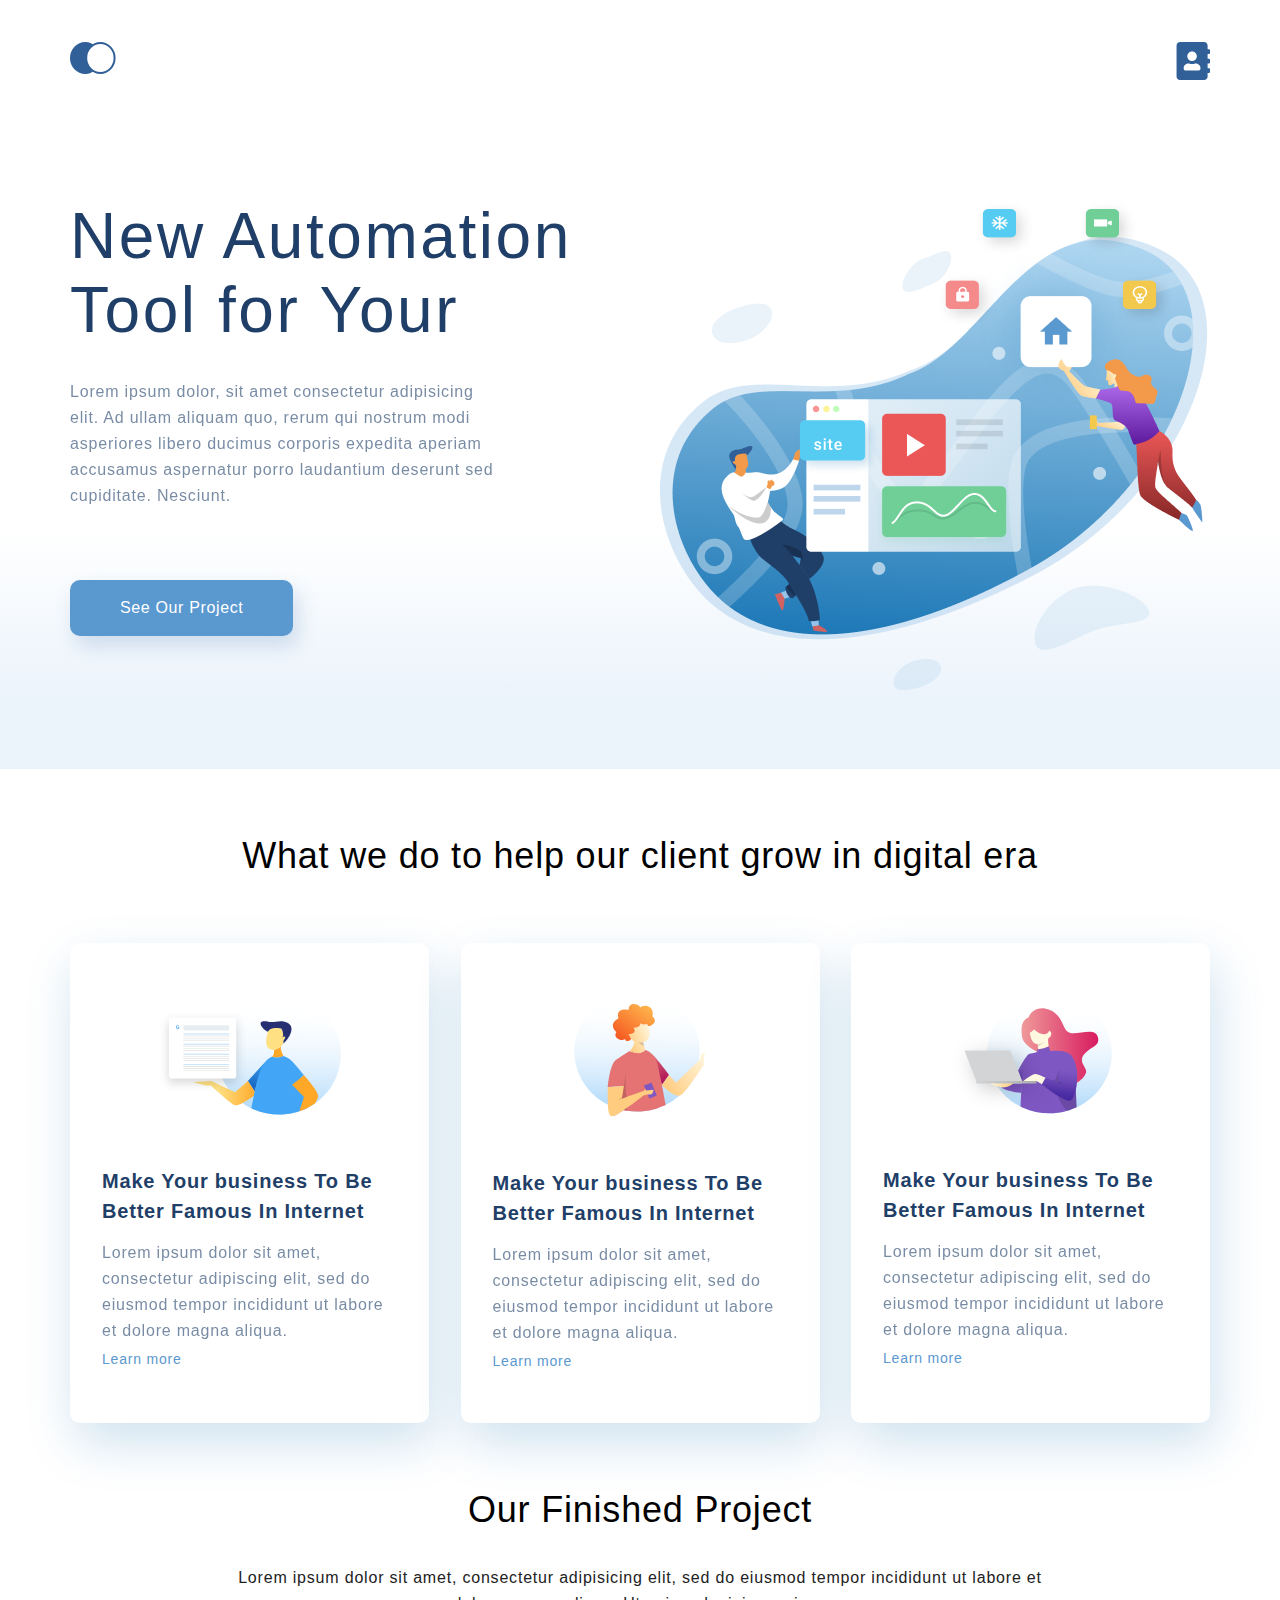
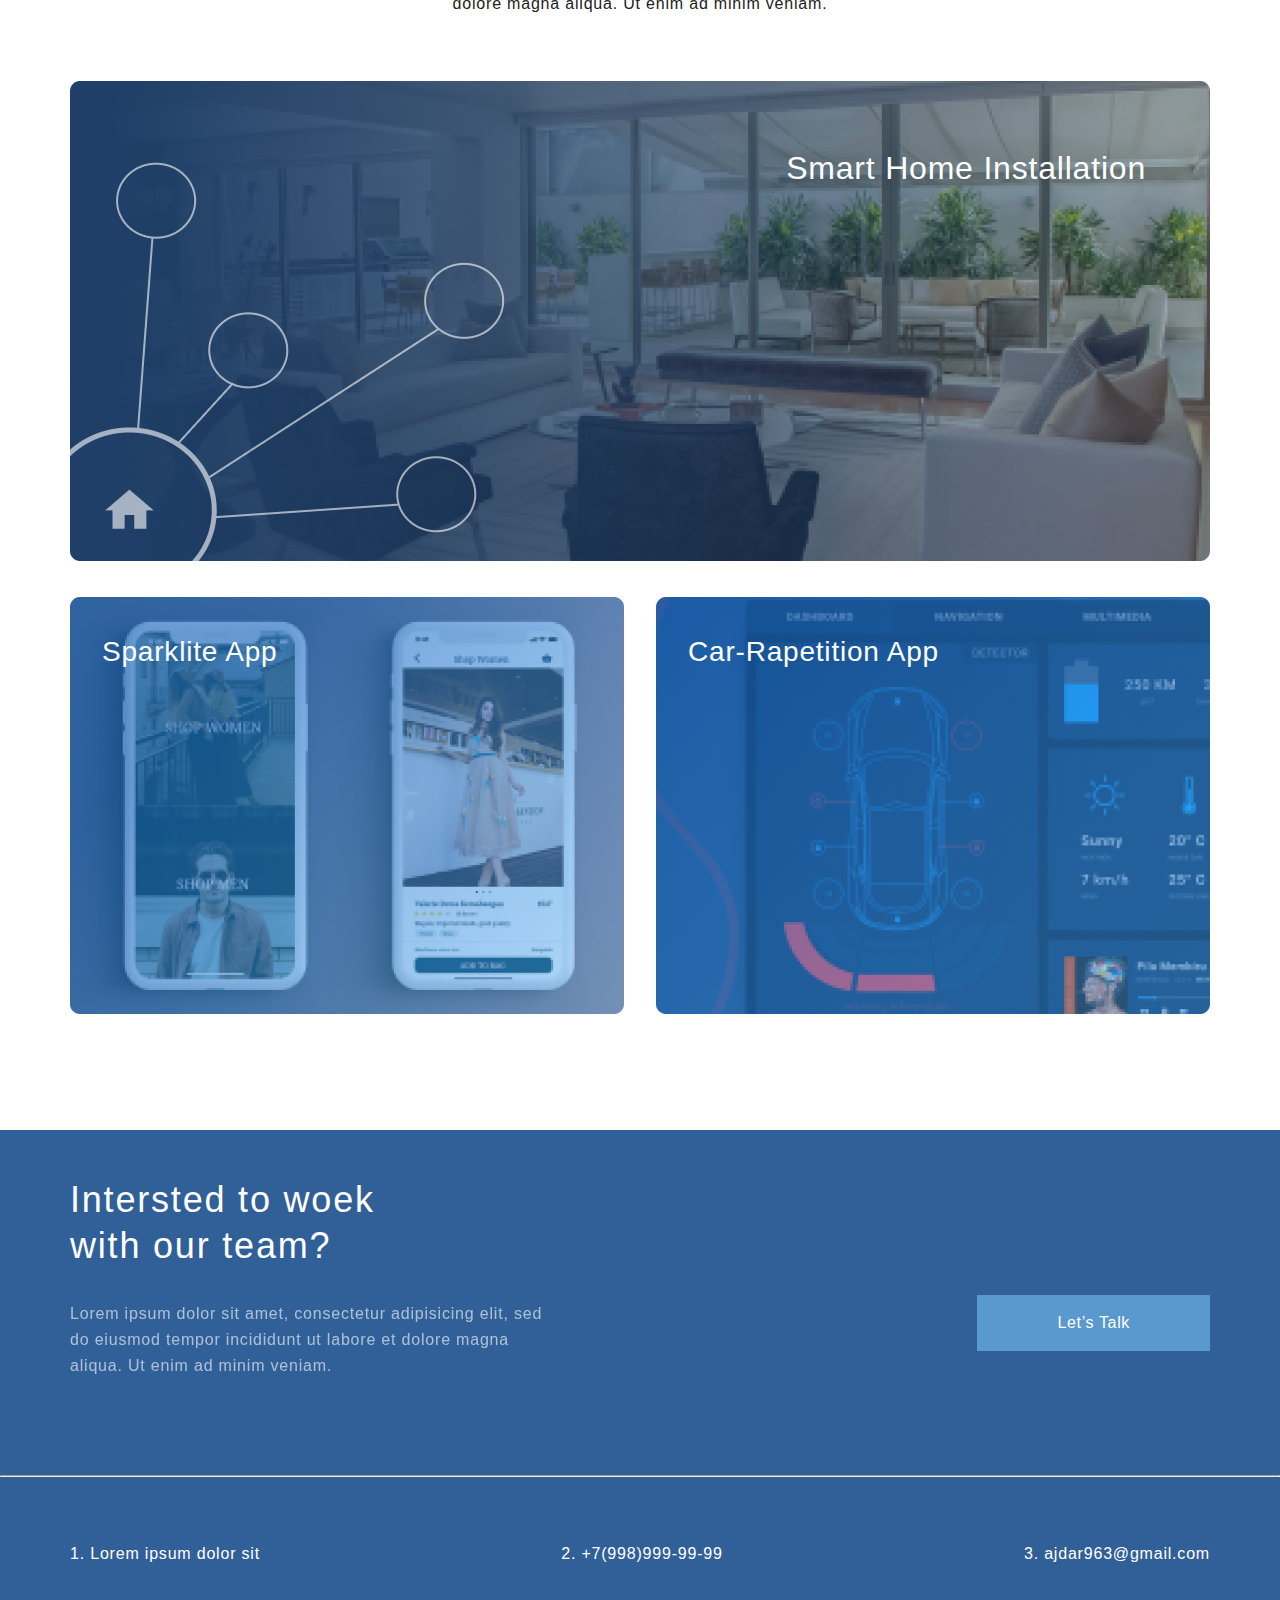
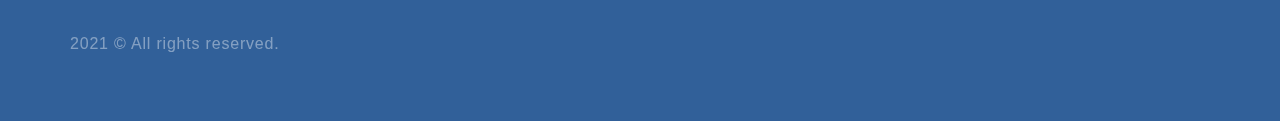
==== index.html @ 60103045 "added site content" ====
<!DOCTYPE html>
<html lang="zxx">

<head>
    <meta charset="UTF-8">
    <meta http-equiv="X-UA-Compatible" content="IE=edge">
    <meta name="viewport" content="width=device-width, initial-scale=1.0">
    <title>Document</title>
    <link rel="stylesheet" href="style.css">
</head>

<body>
    <div class="top">
        <div class="container top__box">
            <div class="top__content">
                <ul class="menu">
                    <li><a href="index.html"><img src="img/main.svg" alt="logo"></a></li>
                    <li><a href="contacts.html"><img src="img/contacts.svg" alt="contacts"></a></li>
                </ul>
                <div class="top__info">
                    <h1 class="top__heading">New Automation
                        Tool for Your </h1>
                    <p class="text top__text">Lorem ipsum dolor, sit amet consectetur adipisicing elit. Ad ullam aliquam
                        quo, rerum qui nostrum
                        modi asperiores libero ducimus corporis expedita aperiam accusamus aspernatur porro laudantium
                        deserunt sed cupiditate.
                        Nesciunt.
                    </p>
                    <a href="#" class="top__button">See Our Project</a>
                </div>
            </div>
        </div>
    </div>

    <div class="what-we-do container">
        <div class="main__content">
            <h3 class="heading">What we do to help our client grow in digital era</h3>
            <div class="card-box">
                <div class="card">
                    <img class="card__img" src="img/1.svg" alt="card 1">
                    <h4 class="heading-mini">Make Your business To Be
                        Better Famous In Internet</h4>
                    <p class="text block__text">Lorem ipsum dolor sit amet, consectetur adipiscing elit, sed do eiusmod
                        tempor incididunt ut labore et dolore magna aliqua. </p>
                    <a href="#" class="card__link">Learn more</a>
                </div>
                <div class="card">
                    <img class="card__img" src="img/Group15.svg" alt="card 2">
                    <h4 class="heading-mini">Make Your business To Be
                        Better Famous In Internet</h4>
                    <p class="text block__text">Lorem ipsum dolor sit amet, consectetur adipiscing elit, sed do eiusmod
                        tempor incididunt ut labore et dolore magna aliqua. </p>
                    <a href="#" class="card__link">Learn more</a>
                </div>
                <div class="card">
                    <img class="card__img" src="img/2.svg" alt="card 3">
                    <h4 class="heading-mini">Make Your business To Be
                        Better Famous In Internet</h4>
                    <p class="text block__text">Lorem ipsum dolor sit amet, consectetur adipiscing elit, sed do eiusmod
                        tempor incididunt ut labore et dolore magna aliqua. </p>
                    <a href="#" class="card__link">Learn more</a>
                </div>
            </div>
        </div>
    </div>

    <div class="project container">
        <h3 class="heading__project">Our Finished Project</h3>
        <p class="text text__project">Lorem ipsum dolor sit amet, consectetur adipisicing elit, sed do eiusmod tempor
            incididunt ut labore et dolore magna aliqua. Ut enim ad minim veniam.
        </p>
        <div class="project__item">
            <img class="project__img" src="img/MaskGroup1.png" alt="photo">
            <p class="project__text">Smart Home Installation</p>
        </div>
        <div class="project__parent">
            <div class="project__item project__item_margin">
                <img class="project__img" src="img/MaskGroup2.png" alt="photo">
                <p class="project__text project__text_mini">Sparklite App</p>
            </div>
            <div class="project__item">
                <img class="project__img" src="img/MaskGroup3.png" alt="photo">
                <p class="project__text project__text_mini">Car-Rapetition App</p>
            </div>
        </div>
    </div>

    <div class="footer">
        <div class="footer__top container">
            <div class="footer__block">
                <div class="footer__content">
                    <h3 class="footer__heading">Intersted to woek
                        with our team?</h3>
                    <p class="text footer__text">Lorem ipsum dolor sit amet, consectetur adipisicing elit, sed do
                        eiusmod
                        tempor incididunt ut labore et dolore magna aliqua. Ut enim ad minim veniam.</p>
                </div>
                <a href="#" class="footer__button">Let’s Talk</a>
            </div>
        </div>

        <div class="hr">
            <hr>
        </div>

        <div class="footer__bottom container">
            <ol class="footer__contacts">
                <li>Lorem ipsum dolor sit</li>
                <li>+7(998)999-99-99</li>
                <li>ajdar963@gmail.com</li>
            </ol>

            <div class="footer__rights">
                <p class="rights">2021 © All rights reserved.</p>
            </div>
        </div>

    </div>

</body>

</html>
---- style.css ----
* {
    margin: 0;
    padding: 0;
}

.container {
    max-width: 1140px;
    margin: 0 auto;
}

body {
    letter-spacing: 0.05em;
    font-family: sans-serif;
}


h4 {

    color: #1f3f68;
}

.text {
    color: #1f3f68;
    font-size: 16px;
    line-height: 26px;
    opacity: 0.6;
}


h2 {
    font-weight: 500;
    font-size: 44px;
    text-align: center;
}

h3 {
    font-size: 36px;
    text-align: center;
}

h4 {
    font-size: 20px;
    line-height: 30px;
}


.input {
    border: 1px solid #356ead;
    box-sizing: border-box;
    border-radius: 10px;
    opacity: 0.4;
}

.button {
    background: #5a98d0;
    box-shadow: 5px 20px 50px rgba(16, 112, 177, 0.2);
    border-radius: 10px;
    font-weight: 500;
    font-style: 16px;
    line-height: 26px;
    text-align: center;
    color: #ffffff;
    text-transform: uppercase;
}

.top {
    min-height: 768px;
    background: linear-gradient(0deg, #EBF3FB 8.84%, rgba(152, 195, 232, 0) 31.12%);
}


.menu {
    display: flex;
    justify-content: space-between;
    list-style-type: none;
    padding-top: 42px;
    padding-left: 0px;

}


.top__info {
    height: 570px;
    padding-top: 115px;
    flex-grow: 1;
    background-image: url(img/top-back.png);
    background-repeat: no-repeat;
    background-position: right 115px;
}


.top__box {
    display: flex;
    flex-direction: column;
}

.top__heading {
    width: 510px;
    font-size: 64px;
    font-weight: 300;
    line-height: 74px;
    letter-spacing: 0.04em;
    text-align: left;
    color: #1f3f68;
    margin-bottom: 32px;
}

.top__text {
    width: 425px;
}

.top__button {
    font-size: 16px;
    line-height: 26px;
    text-align: center;
    letter-spacing: 0.04em;
    color: #FFFFFF;
    background: #5A98D0;
    box-shadow: 5px 10px 20px rgba(53, 110, 173, 0.2);
    border-radius: 10px;
    padding: 15px 50px;
    text-decoration: none;
    display: inline-block;
    margin-top: 71px;
}

.what-we-do {
    padding-top: 64px;
}

.heading {
    font-size: 36px;
    font-weight: 300;
    line-height: 46px;
    text-align: center;

}

.card-box {
    display: flex;
    justify-content: space-between;
    padding-top: 64px;
    padding-bottom: 64px;
}

.card {
    display: flex;
    flex-direction: column;
    width: 359px;
    height: 480.13px;
    background: #FFFFFF;
    box-shadow: 5px 20px 50px rgba(16, 112, 177, 0.2);
    border-radius: 10px;
    padding: 44px 32px;
    justify-content: center;
    box-sizing: border-box;
}

.card__img {
    align-self: center;
    margin-bottom: 51px;
}

.heading-mini {
    font-size: 20px;
    line-height: 30px;
    color: #1F3F68;
    margin-bottom: 14px;
}

.block__text {
    font-size: 16px;
    line-height: 26px;
    color: #1F3F68;
}

.card__link {
    font-size: 14px;
    line-height: 30px;
    color: #5A98D0;
    text-decoration: none;
}

.project {
    margin-bottom: 112px;
}

.heading__project {
    font-weight: 300;
    font-size: 36px;
    line-height: 46px;
    text-align: center;
    color: #000000;
}

.text__project {
    font-weight: 400;
    font-size: 16px;
    line-height: 26px;
    text-align: center;
    color: #222222;
    margin: 32px auto 64px;
    width: 75%;
    opacity: 1;
    text-align: center;
}


.project__img {
    width: 100%;
}

.project__item {
    position: relative;
    flex-grow: 1;
}

.project__item_margin {
    margin-right: 32px;
}

.project__parent {
    display: flex;
    justify-content: space-between;
    margin-top: 32px;
    position: relative;
}

.project__text {
    font-weight: 400;
    font-size: 32px;
    line-height: 46px;
    text-align: right;
    color: #FFFFFF;
    position: absolute;
    top: 64px;
    right: 64px;
}

.project__text_mini {
    font-weight: 400;
    font-size: 28px;
    line-height: 46px;
    text-align: left;
    color: #FFFFFF;
    top: 32px;
    left: 32px;
    position: absolute;
}



.contact__link {
    color: #FFFFFF;
}

.contacts {
    display: flex;
    justify-content: left;
}

.contact__list {
    width: 300px;
}

.map {
    display: flex;
}


.footer__contacts {
    display: flex;
    justify-content: space-between;
    margin-top: 64px;
    margin-bottom: 64px;
    font-size: 16px;
    line-height: 26px;
    color: #FFFFFF;
}


.footer {
    padding-top: 47px;
    height: 100%;
    background: #316099;
}

.footer__block {
    justify-content: space-between;
    display: flex;
    height: 100%;
}


.footer__heading {
    width: 343px;
    font-weight: 400;
    font-size: 36px;
    line-height: 46px;
    color: #FFFFFF;
    letter-spacing: 0.05em;
    text-align: left;
    margin-bottom: 32px;
}

.footer__text {
    display: flex;
    max-width: 495px;
    font-weight: 400;
    font-size: 16px;
    line-height: 26px;
    color: #FFFFFF;
    margin-bottom: 96px;
}

.footer__button {

    font-size: 16px;
    line-height: 26px;
    height: 26px;
    padding: 15px 80px;
    text-align: center;
    margin-top: 118px;
    letter-spacing: 0.04em;
    color: #FFFFFF;
    text-decoration: none;
    background: #5A98D0;
}

li {
    list-style-position: inside;
}

.footer__rights {

    font-weight: 400;
    font-size: 16px;
    line-height: 26px;
    color: #FFFFFF;
    opacity: 0.4;
    padding-bottom: 64px
}


@media (max-width: 1024px) {
    .container {
        padding-left: 32px;
        padding-right: 32px;
    }

    .top__info {
        background-position: right 300px;
        background-size: 44%;
    }

    .card-box {
        flex-direction: column;
        align-items: center;
    }

    .card {
        margin-bottom: 32px;
    }

    .footer__heading {
        align-items: center;
    }


    .footer__content {
        width: 100%;

    }

    .footer__button {
        width: 235px;
        font-size: 16px;
        line-height: 26px;
        padding: 7px 0;

    }

    .footer__contacts {
        flex-direction: column;
    }

    li {
        margin-bottom: 24px;
    }
}

@media (max-width: 667px) {

    .container {
        padding-left: 16px;
        padding-right: 16px;
    }

    .top__heading {
        width: 100%;
        font-size: 32px;
        line-height: 38px;
        margin-bottom: 12px;
        text-align: center;
    }

    .top__text {
        width: 100%;
        text-align: center;
    }

    .menu {
        padding-top: 24px;
    }

    .top__info {
        height: 100%;
        display: flex;
        flex-direction: column;
        align-items: center;
        background-image: none;
        padding-top: 36px;
    }


    .top__button {
        font-size: 12px;
        line-height: 26px;
        padding: 0 8px;
        margin-top: 32px;
    }

    .top {
        min-height: 376px;
        padding-bottom: 41px;
        box-sizing: border-box;
    }

    .heading {
        font-size: 24px;
        line-height: 28px;
    }

    .what-we-do {
        padding-top: 48px;

    }

    .card-box {
        padding-top: 32px;
    }

    .card {
        width: 100%;
    }

    .text__project {
        width: 100%;
    }

    .project__text {
        font-size: 16px;
        line-height: 19px;
        top: 16px;
        right: 16px;
    }

    .project__text_mini {
        left: 16px;
    }

    .project__parent {
        flex-direction: column;
        margin-top: 16px;
    }

    .project__item_margin {
        margin-right: 0;
        margin-bottom: 16px;
    }

    .footer {
        width: 100%;
        display: flex;
        flex-direction: column;
        min-height: 542px;
    }

    .footer__block {
        flex-direction: column;
        height: auto;
        align-items: center;
        padding-bottom: 41px;
    }


    .footer__heading {
        text-align: center;
    }

    .footer__content {
        padding: 0;
        text-align: center;
        padding-top: 18px;
    }

    .footer__text {
        width: 100%;
        margin: 0;
    }

    .footer__button {
        width: auto;
        margin-top: 40px;
        padding: 3px 18px;

    }

    .footer__bottom {
        margin-top: 32px;
    }

    .footer__contacts {
        margin: 0;
        flex-direction: column;
        height: auto;
    }

    li {
        margin-bottom: 17px;
    }

    .footer__rights {
        text-align: center;
        margin-top: 32px;
        padding-bottom: 32px;
    }

}
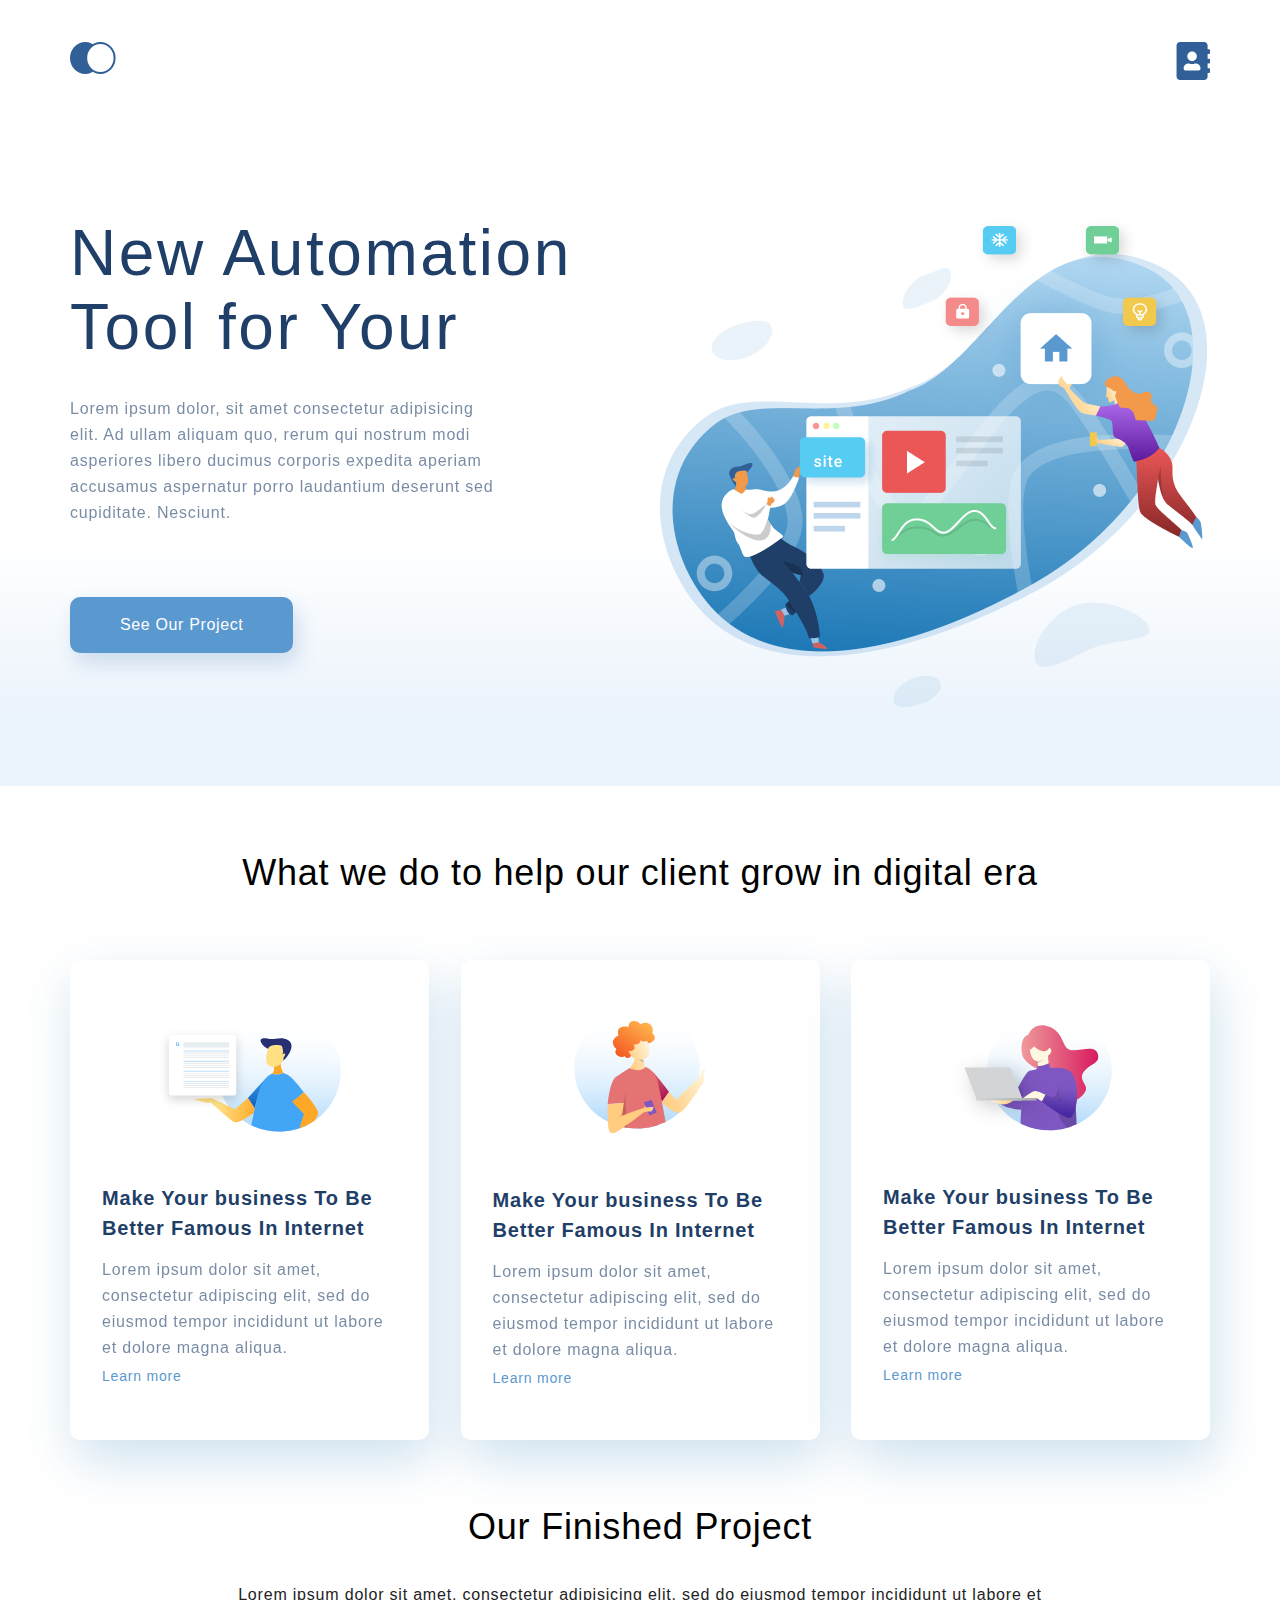
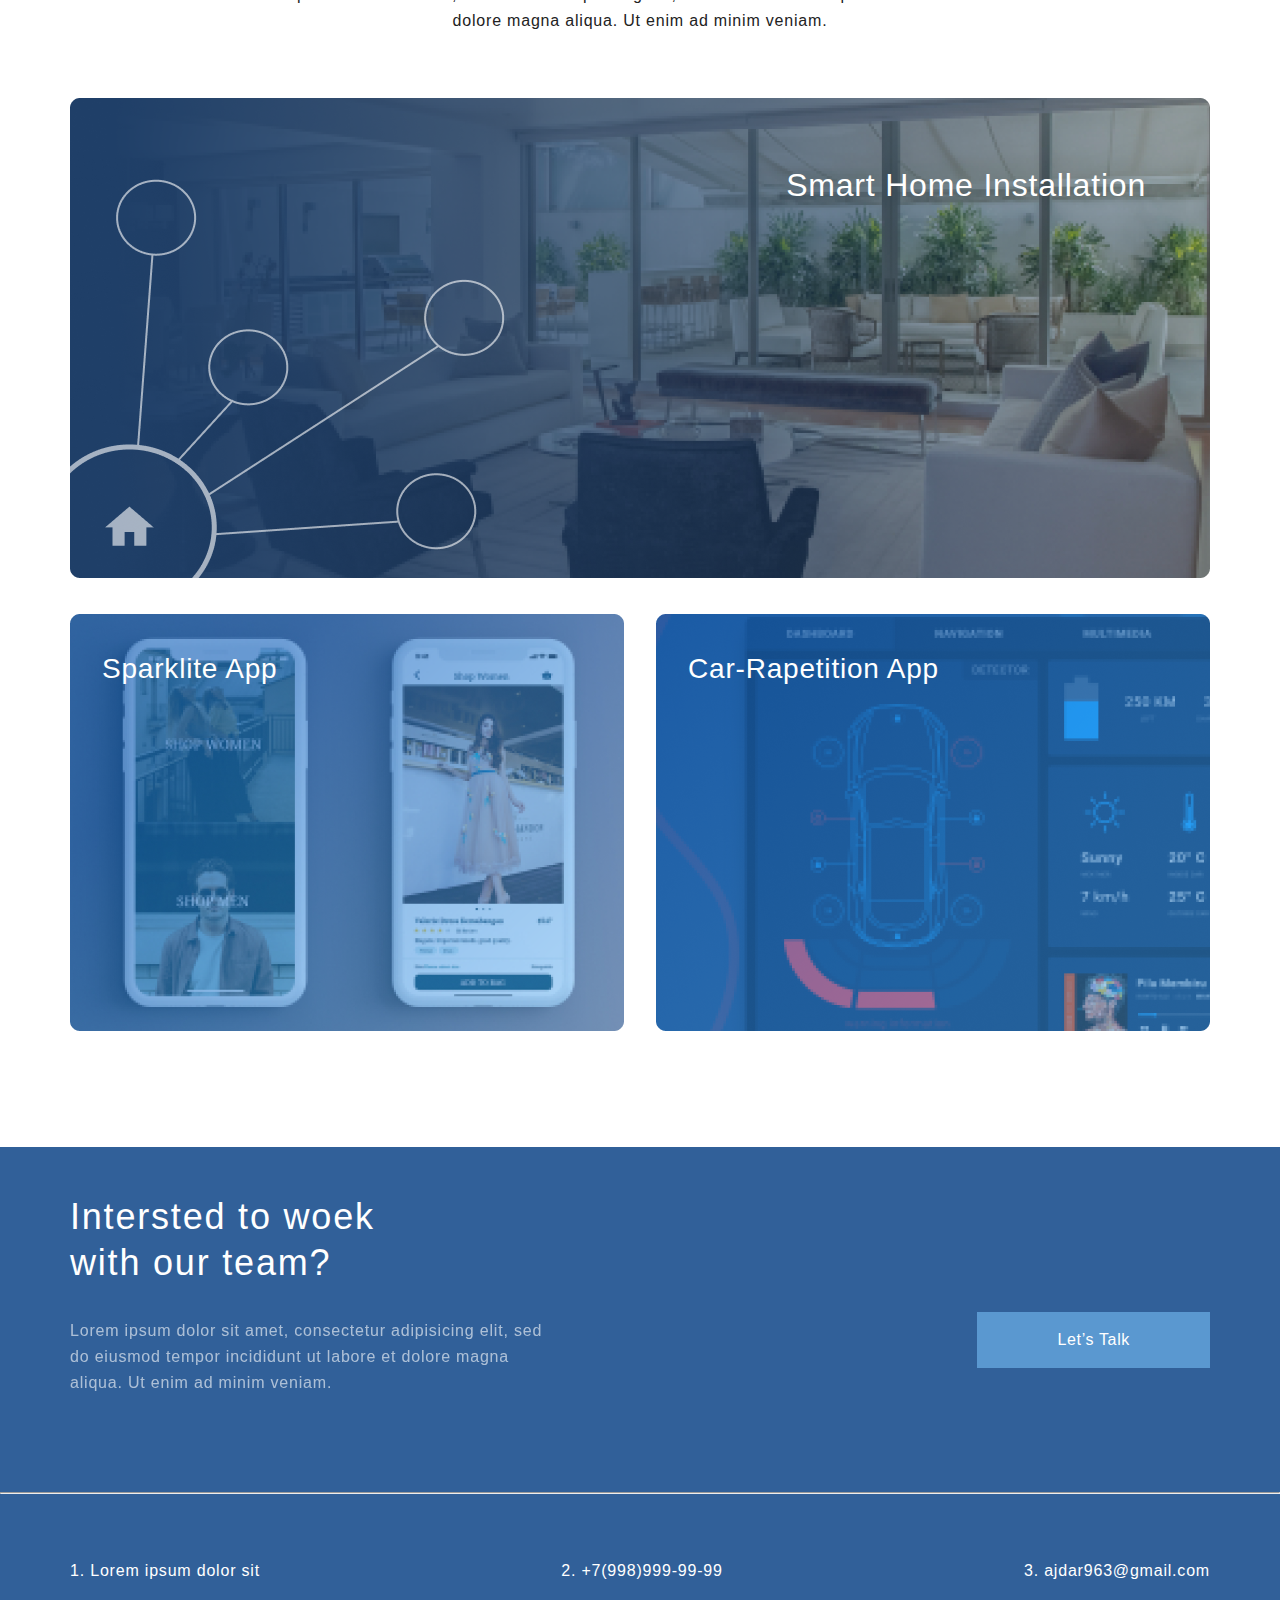
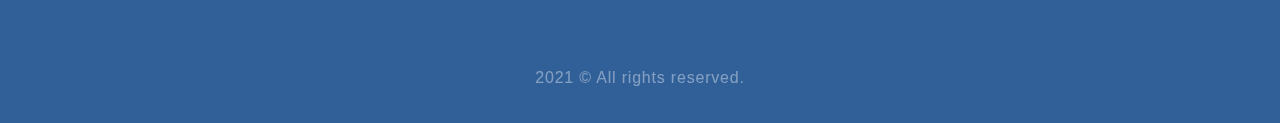
==== commit aa76127f: "contact page changed" ====
--- a/index.html
+++ b/index.html
@@ -5,7 +5,7 @@
     <meta charset="UTF-8">
     <meta http-equiv="X-UA-Compatible" content="IE=edge">
     <meta name="viewport" content="width=device-width, initial-scale=1.0">
-    <title>Document</title>
+    <title>Сайт для GB</title>
     <link rel="stylesheet" href="style.css">
 </head>
 
--- a/style.css
+++ b/style.css
@@ -49,19 +49,9 @@
     box-sizing: border-box;
     border-radius: 10px;
     opacity: 0.4;
-}
-
-.button {
-    background: #5a98d0;
-    box-shadow: 5px 20px 50px rgba(16, 112, 177, 0.2);
-    border-radius: 10px;
-    font-weight: 500;
-    font-style: 16px;
-    line-height: 26px;
-    text-align: center;
-    color: #ffffff;
-    text-transform: uppercase;
-}
+    height: 70px;
+}
+
 
 .top {
     min-height: 768px;
@@ -259,9 +249,6 @@
     justify-content: left;
 }
 
-.contact__list {
-    width: 300px;
-}
 
 .map {
     display: flex;
@@ -493,7 +480,6 @@
         padding-bottom: 41px;
     }
 
-
     .footer__heading {
         text-align: center;
     }
@@ -525,15 +511,124 @@
         flex-direction: column;
         height: auto;
     }
-
-    li {
-        margin-bottom: 17px;
-    }
-
-    .footer__rights {
-        text-align: center;
-        margin-top: 32px;
-        padding-bottom: 32px;
-    }
-
+}
+
+li {
+    margin-bottom: 17px;
+}
+
+.footer__rights {
+    text-align: center;
+    margin-top: 32px;
+    padding-bottom: 32px;
+}
+
+.container__con {
+    max-width: 940px;
+    margin: 0 auto;
+}
+
+.contactus {
+    display: flex;
+    flex-direction: column;
+    background: linear-gradient(253.6deg, #98D0FC 2.46%, #3481D7 93.24%);
+    height: 180px;
+    align-items: center;
+    margin: 0 auto;
+    padding-top: 48px;
+}
+
+
+.heading__text_con {
+    display: flex;
+    text-align: center;
+    width: 40%;
+}
+
+.contact__list {
+    margin-bottom: 24px;
+    width: 300px;
+}
+
+.img__con {
+    margin-bottom: 56px;
+}
+
+.heading__con {
+    margin-bottom: 24px;
+}
+
+.address {
+    margin-bottom: 40px;
+}
+
+
+.phone__list {
+    list-style: none;
+    background: url(img/phone.svg) no-repeat;
+    padding-left: 40px;
+}
+
+.phone {
+    margin-bottom: 40px;
+}
+
+
+.content__con {
+    display: flex;
+    justify-content: space-between;
+    align-items: center;
+    margin-top: 48px;
+}
+
+.contact__message {
+    display: flex;
+    flex-direction: column;
+    width: 420px;
+    height: 800px;
+    padding: 56px;
+    background: #FFFFFF;
+    box-shadow: 5px 10px 50px rgba(16, 112, 177, 0.2);
+    border-radius: 10px;
+}
+
+.message__heading {
+    margin-bottom: 48px;
+}
+
+.form {
+    display: flex;
+    flex-direction: column;
+}
+
+.name {
+    display: flex;
+    flex-direction: column;
+    margin-bottom: 32px;
+}
+
+.email {
+    display: flex;
+    flex-direction: column;
+    margin-bottom: 32px;
+}
+
+.message {
+    display: flex;
+    flex-direction: column;
+    margin-bottom: 32px;
+}
+
+.button {
+    width: 100%;
+    margin: 0 auto;
+    background: #5a98d0;
+    box-shadow: 5px 20px 50px rgba(16, 112, 177, 0.2);
+    border-radius: 10px;
+    font-style: 16px;
+    line-height: 26px;
+    text-align: center;
+    color: #ffffff;
+    text-transform: uppercase;
+    border: none;
 }